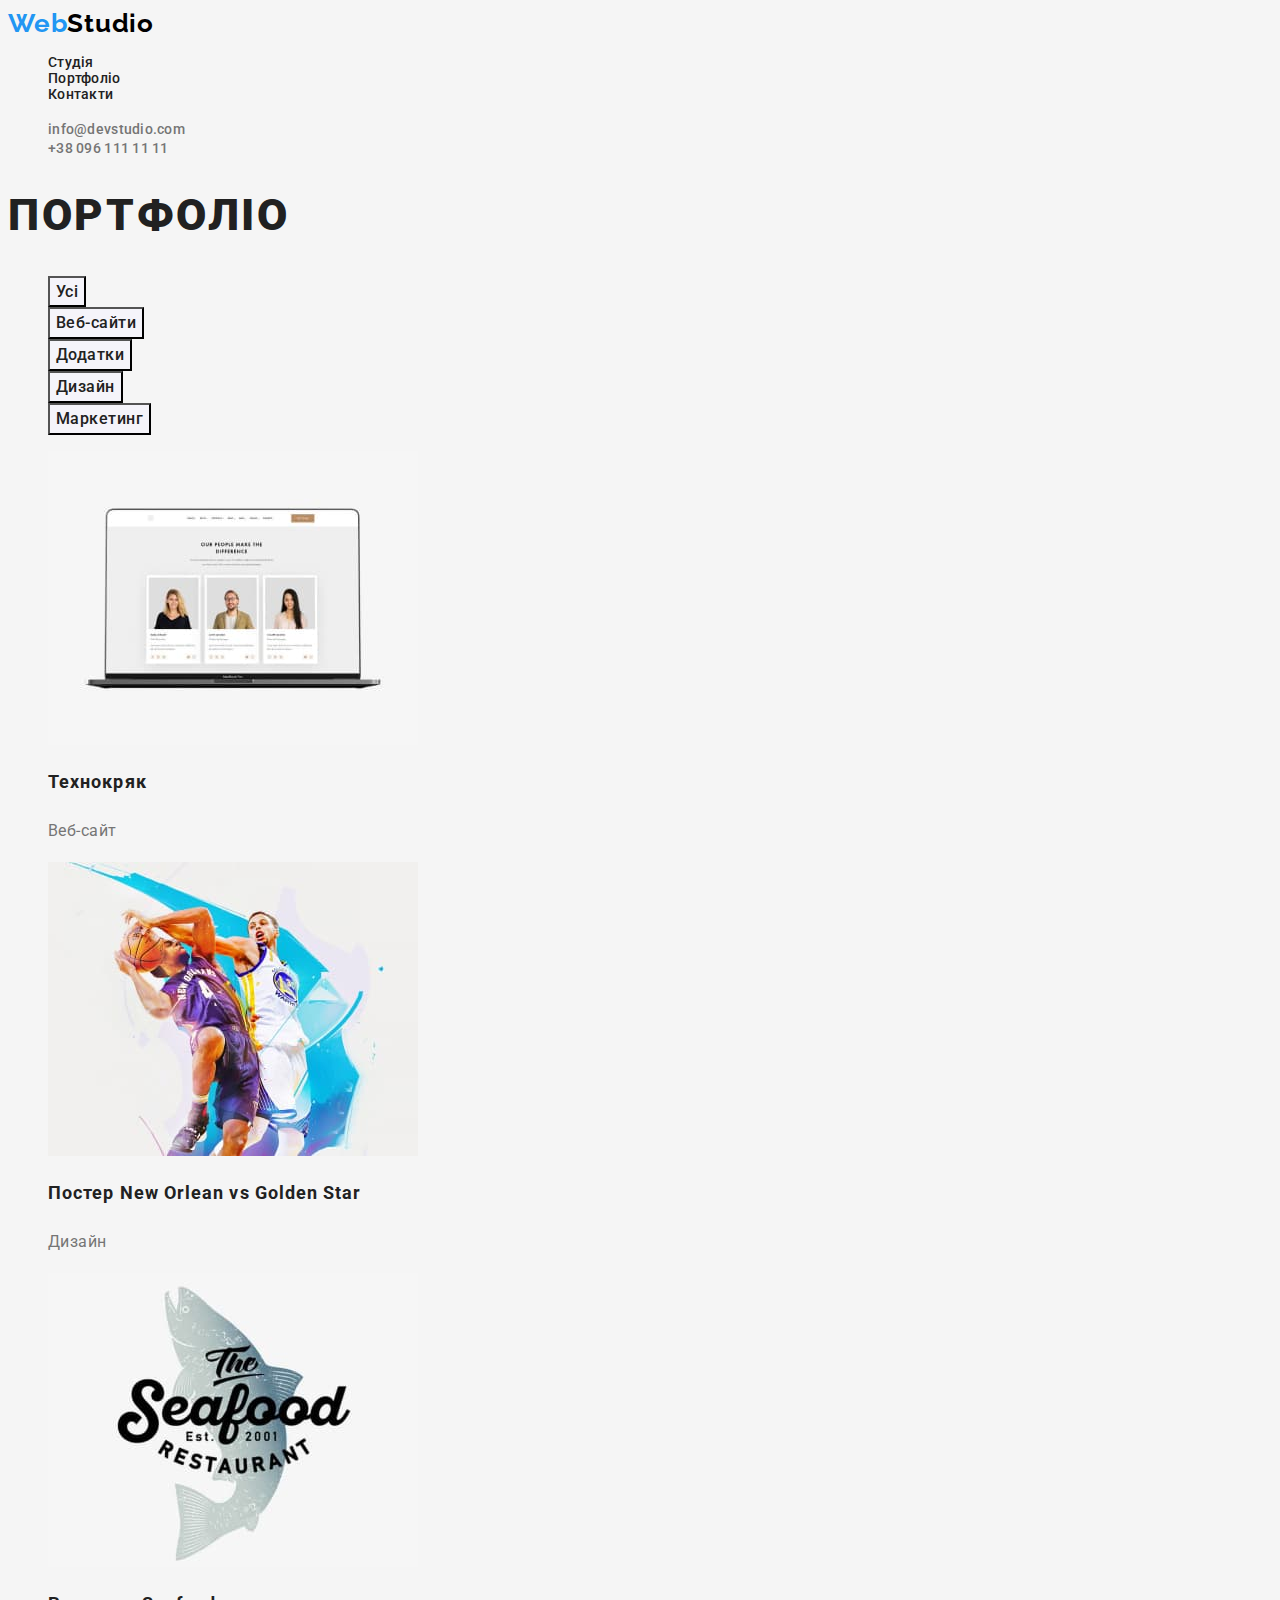
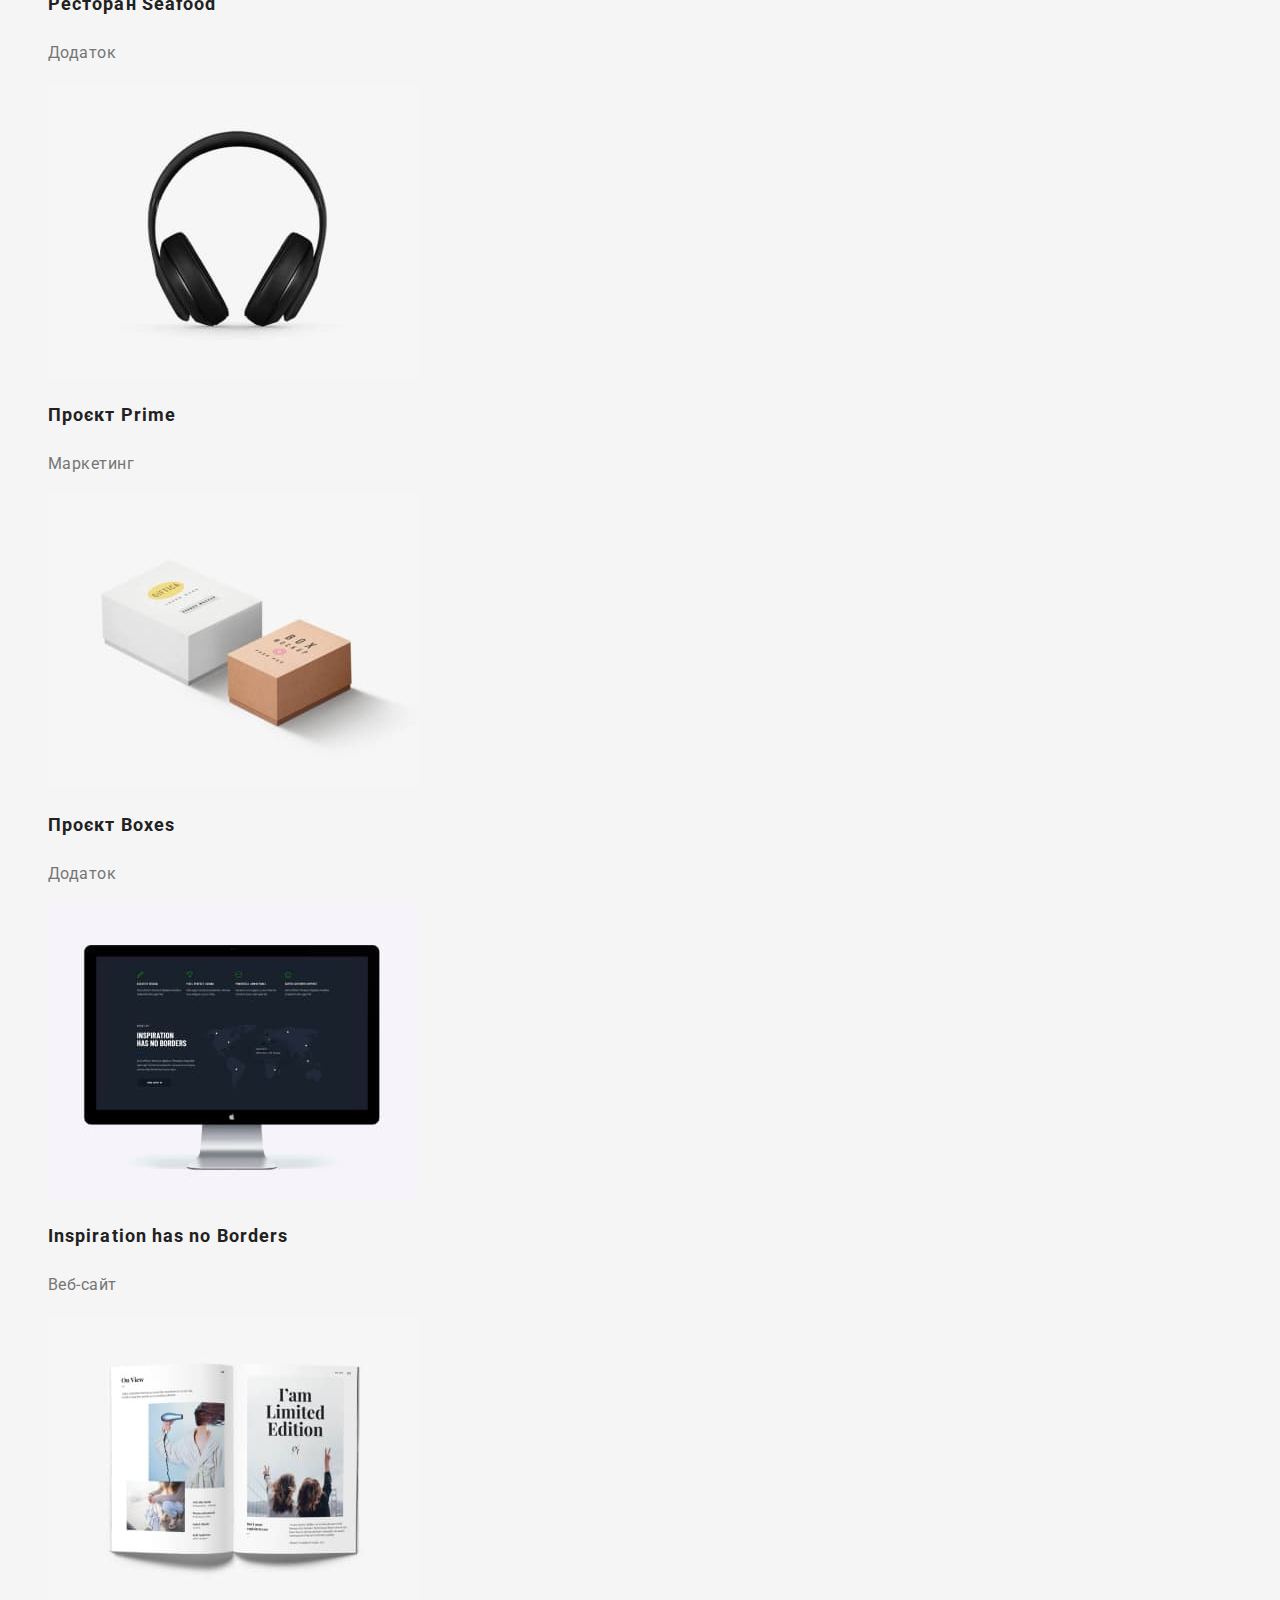
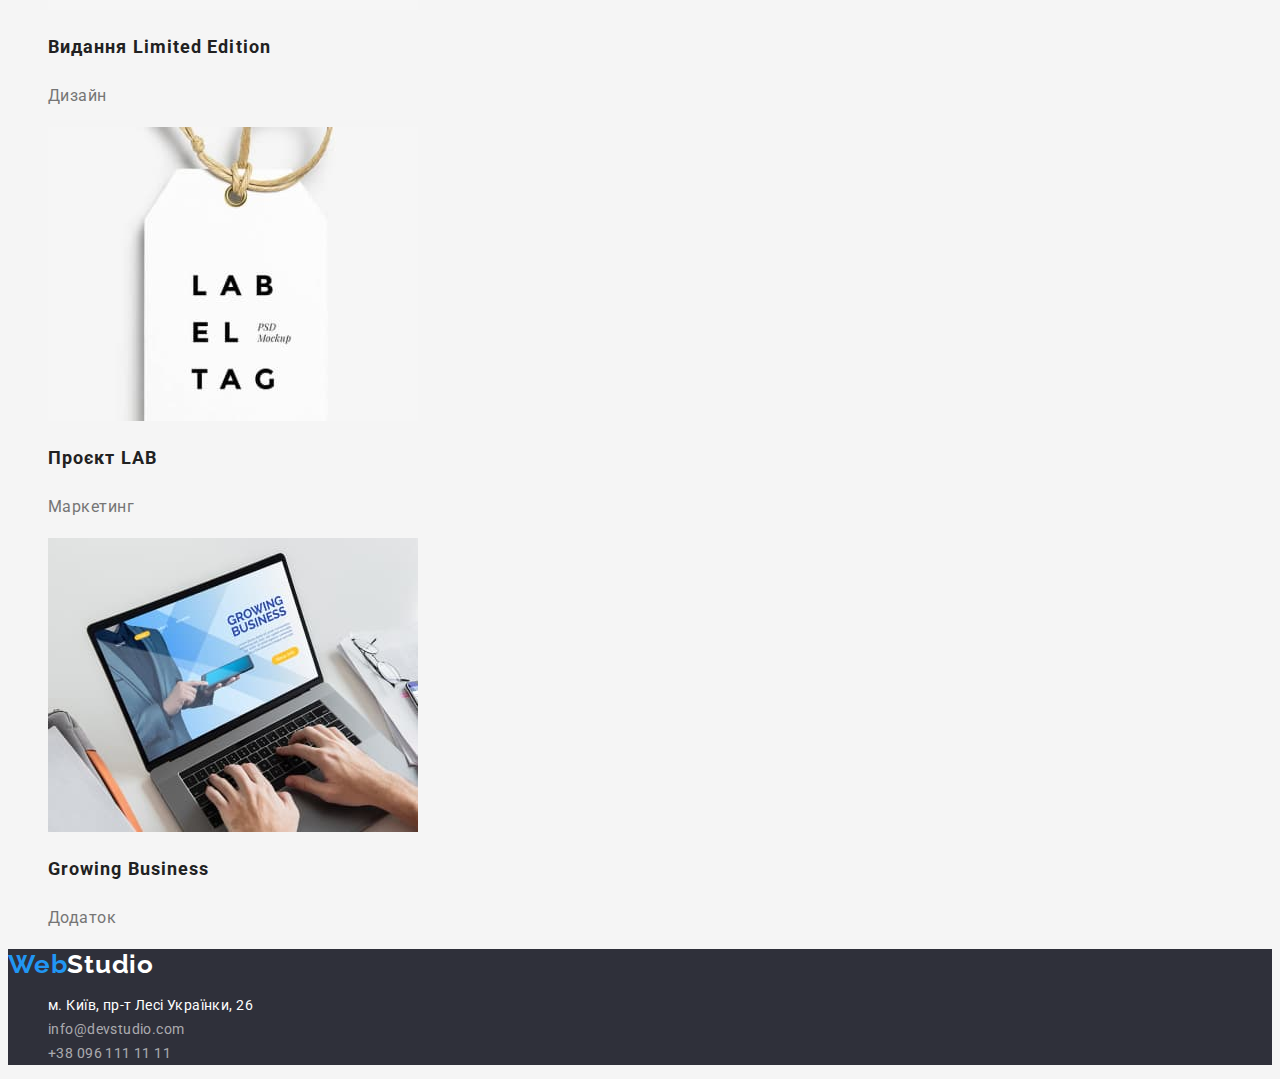
==== portfolio.html @ fad9c753 "1" ====
<!DOCTYPE html>
<html lang="uk">
  <head>
    <meta charset="UTF-8" />
    <meta http-equiv="X-UA-Compatible" content="IE=edge" />
    <meta name="viewport" content="width=device-width, initial-scale=1.0" />
    <title>Document</title>
    <link
      href="https://fonts.googleapis.com/css2?family=Raleway:wght@700&family=Roboto:wght@400;500;700;900&display=swap"
      rel="stylesheet"
    />
    <link rel="stylesheet" href="./css/styles.css" />
  </head>
  <body>
    <header>
      <nav>
        <a class="link logo" href="./index.html">
          <span class="web">Web</span><span class="studio">Studio</span>
        </a>
        <ul>
          <li><a class="link" href="./index.html">Студія</a></li>
          <li><a class="link" href="./portfolio.html">Портфоліо</a></li>
          <li><a class="link" href="">Контакти</a></li>
        </ul>
      </nav>
      <ul>
        <li>
          <a class="link tel" href="mailto:info@devstudio.com"
            >info@devstudio.com</a
          >
        </li>
        <li>
          <a class="link tel" href="tel:+380961111111">+38 096 111 11 11</a>
        </li>
      </ul>
    </header>
    <main>
      <section class="portfolio">
        <h1>портфоліо</h1>
        <ul>
          <li><button type="button">Усі</button></li>
          <li><button type="button">Веб-сайти</button></li>
          <li><button type="button">Додатки</button></li>
          <li><button type="button">Дизайн</button></li>
          <li><button type="button">Маркетинг</button></li>
        </ul>
        <ul>
          <li>
            <img src="images/laptop.jpg" alt="" width="370" />
            <h2>Технокряк</h2>
            <p>Веб-сайт</p>
            <p></p>
          </li>
          <li>
            <img src="images/poster.jpg" alt="" width="370" />
            <h2 lang="en">Постер New Orlean vs Golden Star</h2>
            <p>Дизайн</p>
            <p></p>
          </li>
          <li>
            <img src="images/restoran.jpg" alt="" width="370" />
            <h2 lang="en">Ресторан Seafood</h2>
            <p>Додаток</p>
            <p></p>
          </li>
          <li>
            <img src="images/prime.jpg" alt="" width="370" />
            <h2 lang="en">Проєкт Prime</h2>
            <p>Маркетинг</p>
            <p></p>
          </li>
          <li>
            <img src="images/boxes.jpg" alt="" width="370" />
            <h2 lang="en">Проєкт Boxes</h2>
            <p>Додаток</p>
            <p></p>
          </li>
          <li>
            <img src="images/monitor.jpg" alt="" width="370" />
            <h2 lang="en">Inspiration has no Borders</h2>
            <p>Веб-сайт</p>
            <p></p>
          </li>
          <li>
            <img src="images/book.jpg" alt="" width="370" />
            <h2 lang="en">Видання Limited Edition</h2>
            <p>Дизайн</p>
            <p></p>
          </li>
          <li>
            <img src="images/birka.jpg" alt="" width="370" />
            <h2 lang="en">Проєкт LAB</h2>
            <p>Маркетинг</p>
            <p></p>
          </li>
          <li>
            <img src="images/print.jpg" alt="" width="370" />
            <h2 lang="en">Growing Business</h2>
            <p>Додаток</p>
            <p></p>
          </li>
        </ul>
      </section>
    </main>
    <footer class="color">
      <a class="link logo" href="./index.html">
        <span class="web">Web</span>Studio
      </a>
      <address>
        <ul>
          <li>м. Київ, пр-т Лесі Українки, 26</li>
          <li>
            <a class="link" href="mailto:info@devstudio.com"
              >info@devstudio.com</a
            >
          </li>
          <li>
            <a class="link" href="tel:+380961111111">+38 096 111 11 11</a>
          </li>
        </ul>
      </address>
    </footer>
  </body>
</html>
---- css/styles.css ----
body {
    background-color: #F5F5F5;
    font-family: Roboto, sans-serif;
    font-style: normal;
    color: #212121;
}

.logo {
    font-family: Raleway, sans-serif;
    font-style: normal;
    font-weight: 700;
    font-size: 26px;
    line-height: 1.19;
    letter-spacing: 0.03em;
}
.web {
    color: #2196F3;
}

.studio {
    color: #000000;
}

.link {
    color: #212121;
    text-decoration: none;
}
.link:hover,
.link:focus {
    color:#2196F3 ;
}

.color {
    background-color:#2F303A ;
    color: #FFFFFF;
}

h1 {
    font-weight: 900;
    font-size: 44px;
    line-height: 1.36;
    letter-spacing: 0.06em;
    text-transform: uppercase;
}

.button {
    font-family: Roboto, sans-serif;
    background-color:#2196F3;
    color: #FFFFFF;
    font-weight: 700;
    font-size: 16px;
    line-height: 1.87;
    letter-spacing: 0.06em;
    cursor: pointer;
}

.button:hover,
.button:focus {
    background-color: #188CE8;
}

.button:active {
    background-color: #188CE8;
    font-weight: 700;
    font-size: 16px;
    line-height: 1.87;
    letter-spacing: 0.06em;

}
h2 {
    font-size: 36px;
    line-height: 1.16;
    letter-spacing: 0.03em;
}

.robota h3 {
    font-size: 14px;
    line-height: 1.14;
    letter-spacing: 0.03em;
}

.robota p {
    font-weight: 400;
    font-size: 14px;
    line-height: 1.71;
    letter-spacing: 0.03em;
    color: #757575;
}

.team {
    background-color:#F5F4FA;
}

.team h3 {
    font-weight: 500;
    font-size: 16px;
    line-height: 1.18;
    letter-spacing: 0.03em;
}

.team p {
    font-weight: 400;
    font-size: 16px;
    line-height: 1.18;
    letter-spacing: 0.03em;
    color: #757575;
}

.color a {
    color:#FFFFFF;
}
address a {
    font-weight: 400;
    font-size: 14px;
    line-height: 1.71;
    letter-spacing: 0.03em;
}
address .link {
    color: rgba(255, 255, 255, 0.6);
}

nav li {
    font-weight: 500;
        font-size: 14px;
        line-height: 1.14;
        letter-spacing: 0.02em;
}

.tel {
    font-weight: 500;
    font-size: 14px;
    line-height: 1.14;
    letter-spacing: 0.02em;
    color: #757575;
}

button {
    font-family:Roboto, sans-serif;
    font-weight: 500;
    font-size: 16px;
    line-height: 1.62;
    letter-spacing: 0.03em;
    color: #212121;
    background-color:#F5F4FA;
    cursor: pointer;
}
button:active {
    font-weight: 500;
    font-size: 16px;
    line-height: 1.62;
    letter-spacing: 0.03em;
    color: #FFFFFF;
    background-color: #2196F3;
}

.portfolio h2 {
    font-weight: 700;
    font-size: 18px;
    line-height: 2;
    letter-spacing: 0.06em;
    color: #212121;
}

.portfolio p {
    font-weight: 400;
    font-size: 16px;
    line-height: 1.87;
    letter-spacing: 0.03em;
    color: #757575;
}

ul {
    list-style: none;
}

address {
    font-style: normal;
    font-weight: 400;
    font-size: 14px;
    line-height: 1.71;
    letter-spacing: 0.03em;
    
}
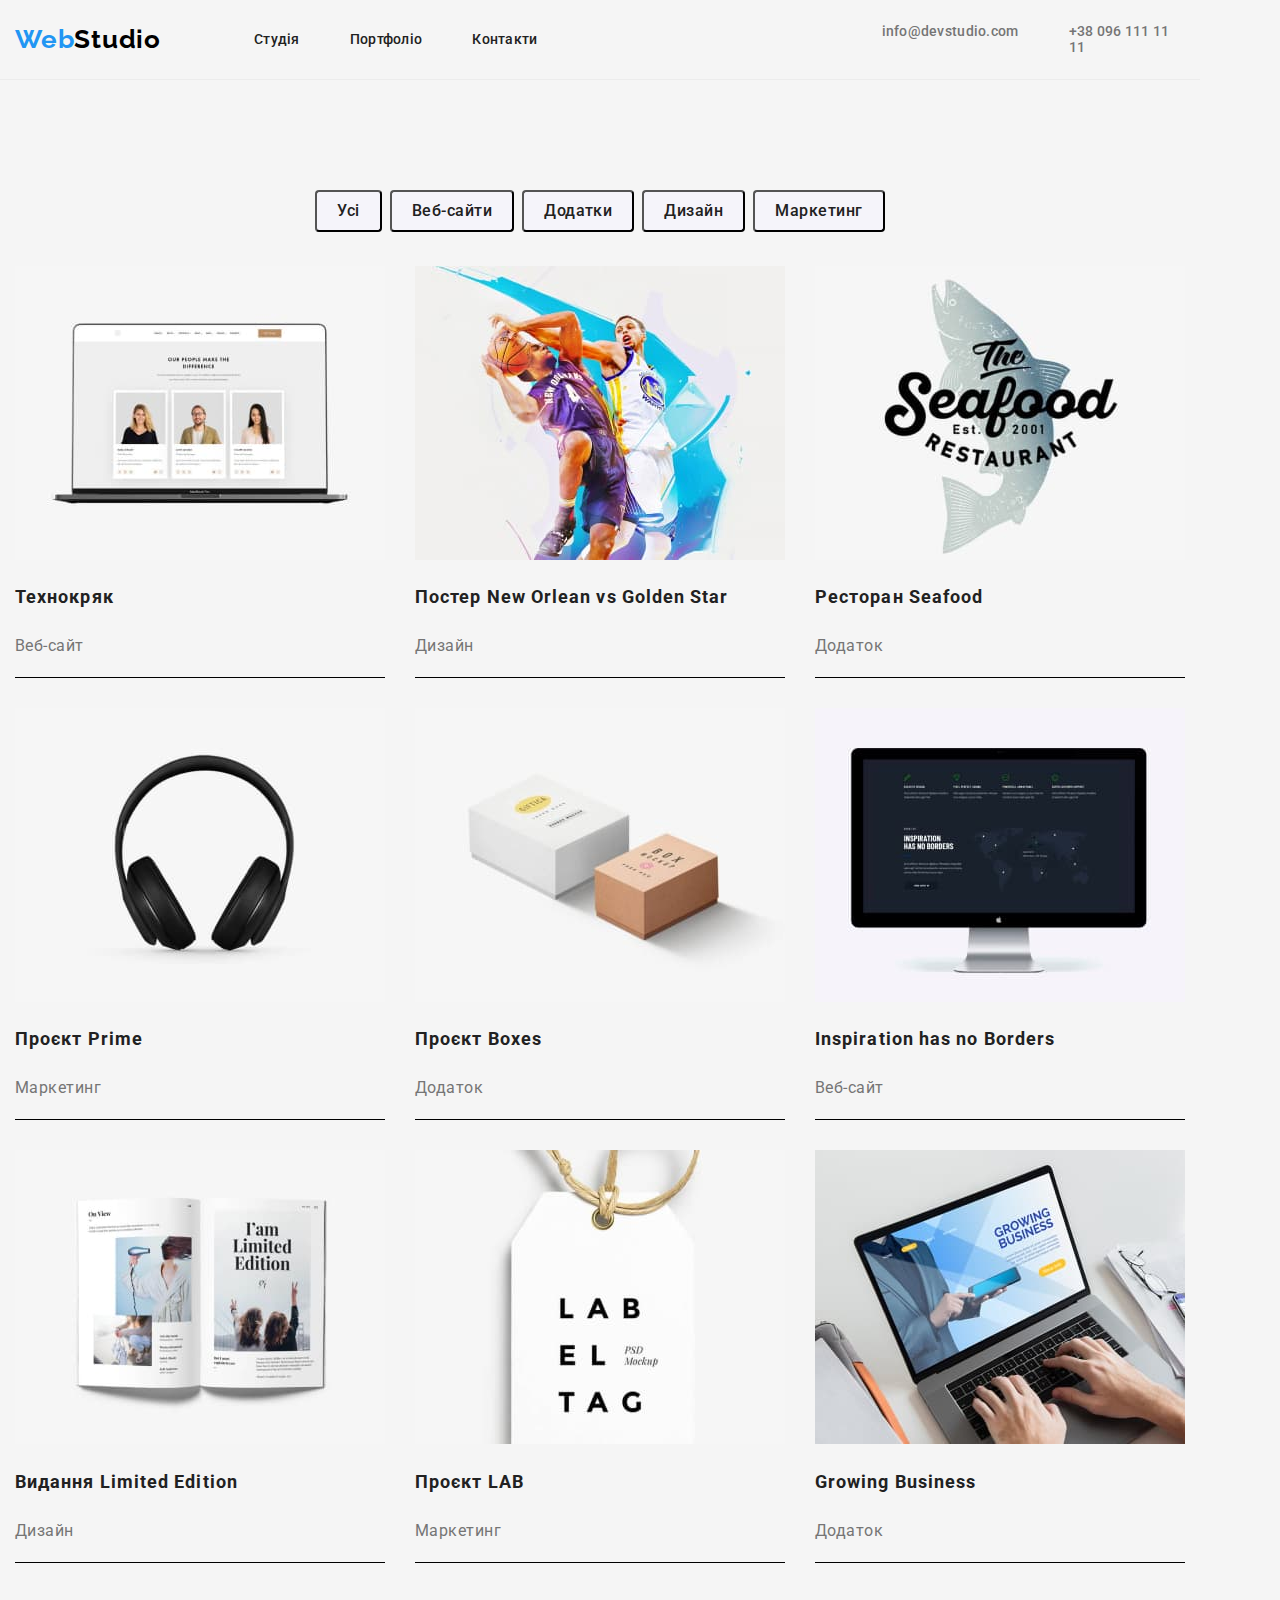
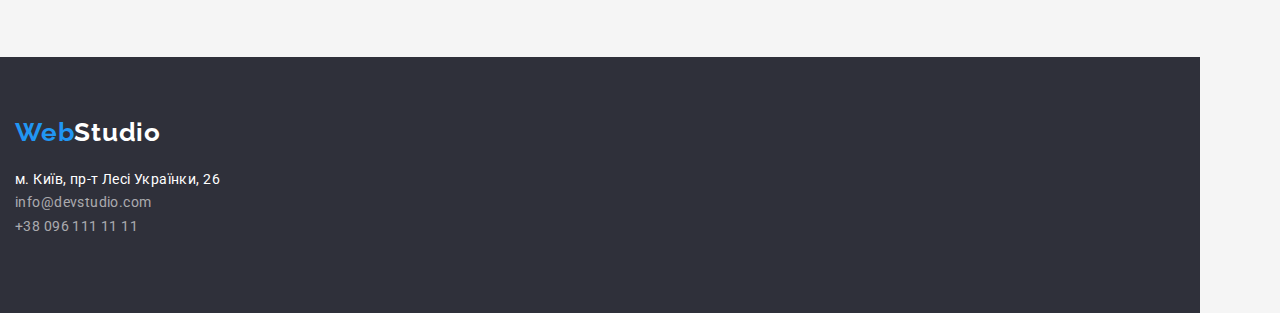
==== commit 550854de: "дз згідно критеріїв" ====
--- a/portfolio.html
+++ b/portfolio.html
@@ -4,121 +4,118 @@
     <meta charset="UTF-8" />
     <meta http-equiv="X-UA-Compatible" content="IE=edge" />
     <meta name="viewport" content="width=device-width, initial-scale=1.0" />
-    <title>Document</title>
+    <title>Portfolio</title>
     <link
       href="https://fonts.googleapis.com/css2?family=Raleway:wght@700&family=Roboto:wght@400;500;700;900&display=swap"
       rel="stylesheet"
     />
+    <link
+      rel="stylesheet"
+      href="https://cdnjs.cloudflare.com/ajax/libs/modern-normalize/1.1.0/modern-normalize.css"
+    />
     <link rel="stylesheet" href="./css/styles.css" />
   </head>
   <body>
-    <header>
+    <header class="container">
       <nav>
         <a class="link logo" href="./index.html">
           <span class="web">Web</span><span class="studio">Studio</span>
         </a>
-        <ul>
+        <ul class="navigation">
           <li><a class="link" href="./index.html">Студія</a></li>
           <li><a class="link" href="./portfolio.html">Портфоліо</a></li>
           <li><a class="link" href="">Контакти</a></li>
         </ul>
+        <ul class="contact">
+          <li>
+            <a class="link tel" href="mailto:info@devstudio.com"
+              >info@devstudio.com</a
+            >
+          </li>
+          <li>
+            <a class="link tel" href="tel:+380961111111">+38 096 111 11 11</a>
+          </li>
+        </ul>
       </nav>
-      <ul>
-        <li>
-          <a class="link tel" href="mailto:info@devstudio.com"
-            >info@devstudio.com</a
-          >
-        </li>
-        <li>
-          <a class="link tel" href="tel:+380961111111">+38 096 111 11 11</a>
-        </li>
-      </ul>
     </header>
     <main>
-      <section class="portfolio">
-        <h1>портфоліо</h1>
-        <ul>
+      <section class="portfolio container section">
+        <h1 class="none">портфоліо</h1>
+        <ul class="choise">
           <li><button type="button">Усі</button></li>
           <li><button type="button">Веб-сайти</button></li>
           <li><button type="button">Додатки</button></li>
           <li><button type="button">Дизайн</button></li>
           <li><button type="button">Маркетинг</button></li>
         </ul>
-        <ul>
-          <li>
+        <ul class="card-set">
+          <li class="card2">
             <img src="images/laptop.jpg" alt="" width="370" />
             <h2>Технокряк</h2>
             <p>Веб-сайт</p>
-            <p></p>
           </li>
-          <li>
+          <li class="card2">
             <img src="images/poster.jpg" alt="" width="370" />
             <h2 lang="en">Постер New Orlean vs Golden Star</h2>
             <p>Дизайн</p>
-            <p></p>
           </li>
-          <li>
+          <li class="card2">
             <img src="images/restoran.jpg" alt="" width="370" />
             <h2 lang="en">Ресторан Seafood</h2>
             <p>Додаток</p>
-            <p></p>
           </li>
-          <li>
+          <li class="card2">
             <img src="images/prime.jpg" alt="" width="370" />
             <h2 lang="en">Проєкт Prime</h2>
             <p>Маркетинг</p>
-            <p></p>
           </li>
-          <li>
+          <li class="card2">
             <img src="images/boxes.jpg" alt="" width="370" />
             <h2 lang="en">Проєкт Boxes</h2>
             <p>Додаток</p>
-            <p></p>
           </li>
-          <li>
+          <li class="card2">
             <img src="images/monitor.jpg" alt="" width="370" />
             <h2 lang="en">Inspiration has no Borders</h2>
             <p>Веб-сайт</p>
-            <p></p>
           </li>
-          <li>
+          <li class="card2">
             <img src="images/book.jpg" alt="" width="370" />
             <h2 lang="en">Видання Limited Edition</h2>
             <p>Дизайн</p>
-            <p></p>
           </li>
-          <li>
+          <li class="card2">
             <img src="images/birka.jpg" alt="" width="370" />
             <h2 lang="en">Проєкт LAB</h2>
             <p>Маркетинг</p>
-            <p></p>
           </li>
-          <li>
+          <li class="card2">
             <img src="images/print.jpg" alt="" width="370" />
             <h2 lang="en">Growing Business</h2>
             <p>Додаток</p>
-            <p></p>
           </li>
         </ul>
       </section>
     </main>
-    <footer class="color">
-      <a class="link logo" href="./index.html">
-        <span class="web">Web</span>Studio
-      </a>
-      <address>
-        <ul>
-          <li>м. Київ, пр-т Лесі Українки, 26</li>
-          <li>
-            <a class="link" href="mailto:info@devstudio.com"
-              >info@devstudio.com</a
-            >
-          </li>
-          <li>
-            <a class="link" href="tel:+380961111111">+38 096 111 11 11</a>
-          </li>
-        </ul>
-      </address>
+    <footer class="color container">
+      <div class="logo2">
+        <a class="link logo" href="./index.html">
+          <span class="web">Web</span>Studio
+        </a>
+        <address>
+          <ul>
+            <li>м. Київ, пр-т Лесі Українки, 26</li>
+            <li>
+              <a class="link" href="mailto:info@devstudio.com"
+                >info@devstudio.com</a
+              >
+            </li>
+            <li>
+              <a class="link" href="tel:+380961111111">+38 096 111 11 11</a>
+            </li>
+          </ul>
+        </address>
+      </div>
     </footer>
   </body>
 </html>
--- a/css/styles.css
+++ b/css/styles.css
@@ -3,6 +3,18 @@
     font-family: Roboto, sans-serif;
     font-style: normal;
     color: #212121;
+}
+.container {
+    width: 1200px;
+    padding-left: 15px;
+    padding-right: 15px;
+   
+    
+}
+ul {
+    padding: none;
+    margin: none;
+    list-style: none;
 }
 
 .logo {
@@ -12,6 +24,7 @@
     font-size: 26px;
     line-height: 1.19;
     letter-spacing: 0.03em;
+    margin-right: 93px;
 }
 .web {
     color: #2196F3;
@@ -34,6 +47,14 @@
     background-color:#2F303A ;
     color: #FFFFFF;
 }
+
+.baner {
+    background-color: #2F303A;
+    color: #FFFFFF;
+    text-align: center;
+}
+
+
 
 h1 {
     font-weight: 900;
@@ -41,6 +62,8 @@
     line-height: 1.36;
     letter-spacing: 0.06em;
     text-transform: uppercase;
+    padding-top: 200px;
+    margin:0;
 }
 
 .button {
@@ -52,6 +75,11 @@
     line-height: 1.87;
     letter-spacing: 0.06em;
     cursor: pointer;
+    margin:auto;
+    border-radius: 4px;
+    width: 216px;
+    margin-bottom: 200px;
+
 }
 
 .button:hover,
@@ -73,6 +101,7 @@
     letter-spacing: 0.03em;
 }
 
+
 .robota h3 {
     font-size: 14px;
     line-height: 1.14;
@@ -89,6 +118,11 @@
 
 .team {
     background-color:#F5F4FA;
+    text-align: center;
+}
+.what{
+    text-align: center;
+
 }
 
 .team h3 {
@@ -143,7 +177,15 @@
     color: #212121;
     background-color:#F5F4FA;
     cursor: pointer;
-}
+    border-radius: 4px;
+    padding: 6px 20px;
+}
+button:hover,
+button:focus {
+    background-color: #188CE8;
+    color: #FFFFFF;
+}
+
 button:active {
     font-weight: 500;
     font-size: 16px;
@@ -169,9 +211,7 @@
     color: #757575;
 }
 
-ul {
-    list-style: none;
-}
+
 
 address {
     font-style: normal;
@@ -179,5 +219,142 @@
     font-size: 14px;
     line-height: 1.71;
     letter-spacing: 0.03em;
-    
-}+    margin-top: 20px;
+    padding-bottom: 60px;
+
+    
+}
+
+.navigation {
+    display: flex;
+    padding-left: 0;
+}
+
+.navigation li {
+    margin-right: 50px;
+}
+
+.navigation li:last-child {
+    margin-right: 0;
+}
+
+.contact {
+    display: flex;
+    margin-left: 344px;
+    padding-left: 0;
+}
+
+.contact li {
+    margin-right: 50px;  
+}
+.contact li:last-child {
+    margin-right: 0;
+}
+header {
+    display: flex;
+    height: 80px;
+    border-bottom: 1px solid #ECECEC;
+    
+}
+nav{
+    display: flex;
+    align-items: center;
+}
+
+.none {
+    display: none;
+}
+
+.section {
+    padding-top: 94px;
+    padding-bottom: 94px;
+    
+}
+.rob {
+    display: flex;
+    padding-left: 0;
+}
+
+.rob li {
+    margin-right: 30px;
+}
+.rob li:last-child {
+    margin-right: 0;
+}
+
+center {
+    text-align: center;
+}
+
+.robota{
+    text-align: left;
+}
+
+.work {
+    display: flex;
+    margin-top: 50;
+    padding-left: 0;
+    
+}
+
+.work li{
+    margin-right: 30px;
+}
+.work li:last-child {
+    margin-right: 0;
+}
+
+.card{
+    background-color: #FFFFFF;
+    width: 270px;
+    height: 368px;
+}
+
+.people {
+    display: flex;
+}
+.people li{
+    margin-right: 30px;
+}
+.people li:last-child {
+    margin-right: 0;
+}
+
+ul {
+    padding-left: 0;
+}
+
+.logo2 {
+    padding-top: 60px;
+}
+
+.choise {
+    display: flex;
+    justify-content: center;
+}
+.choise li {
+    margin-right: 8px;
+}
+
+.choise li:last-child{
+    margin-right: 0;
+}
+
+.card2 {
+    background-color:#F5F5F5;
+       
+     border-bottom: 1px solid black;
+
+     
+}
+
+.card-set{
+    display: flex;
+    flex-wrap: wrap;
+    gap: 30px;
+    margin-top: 34px;
+    margin-bottom: 0;
+
+
+}
+
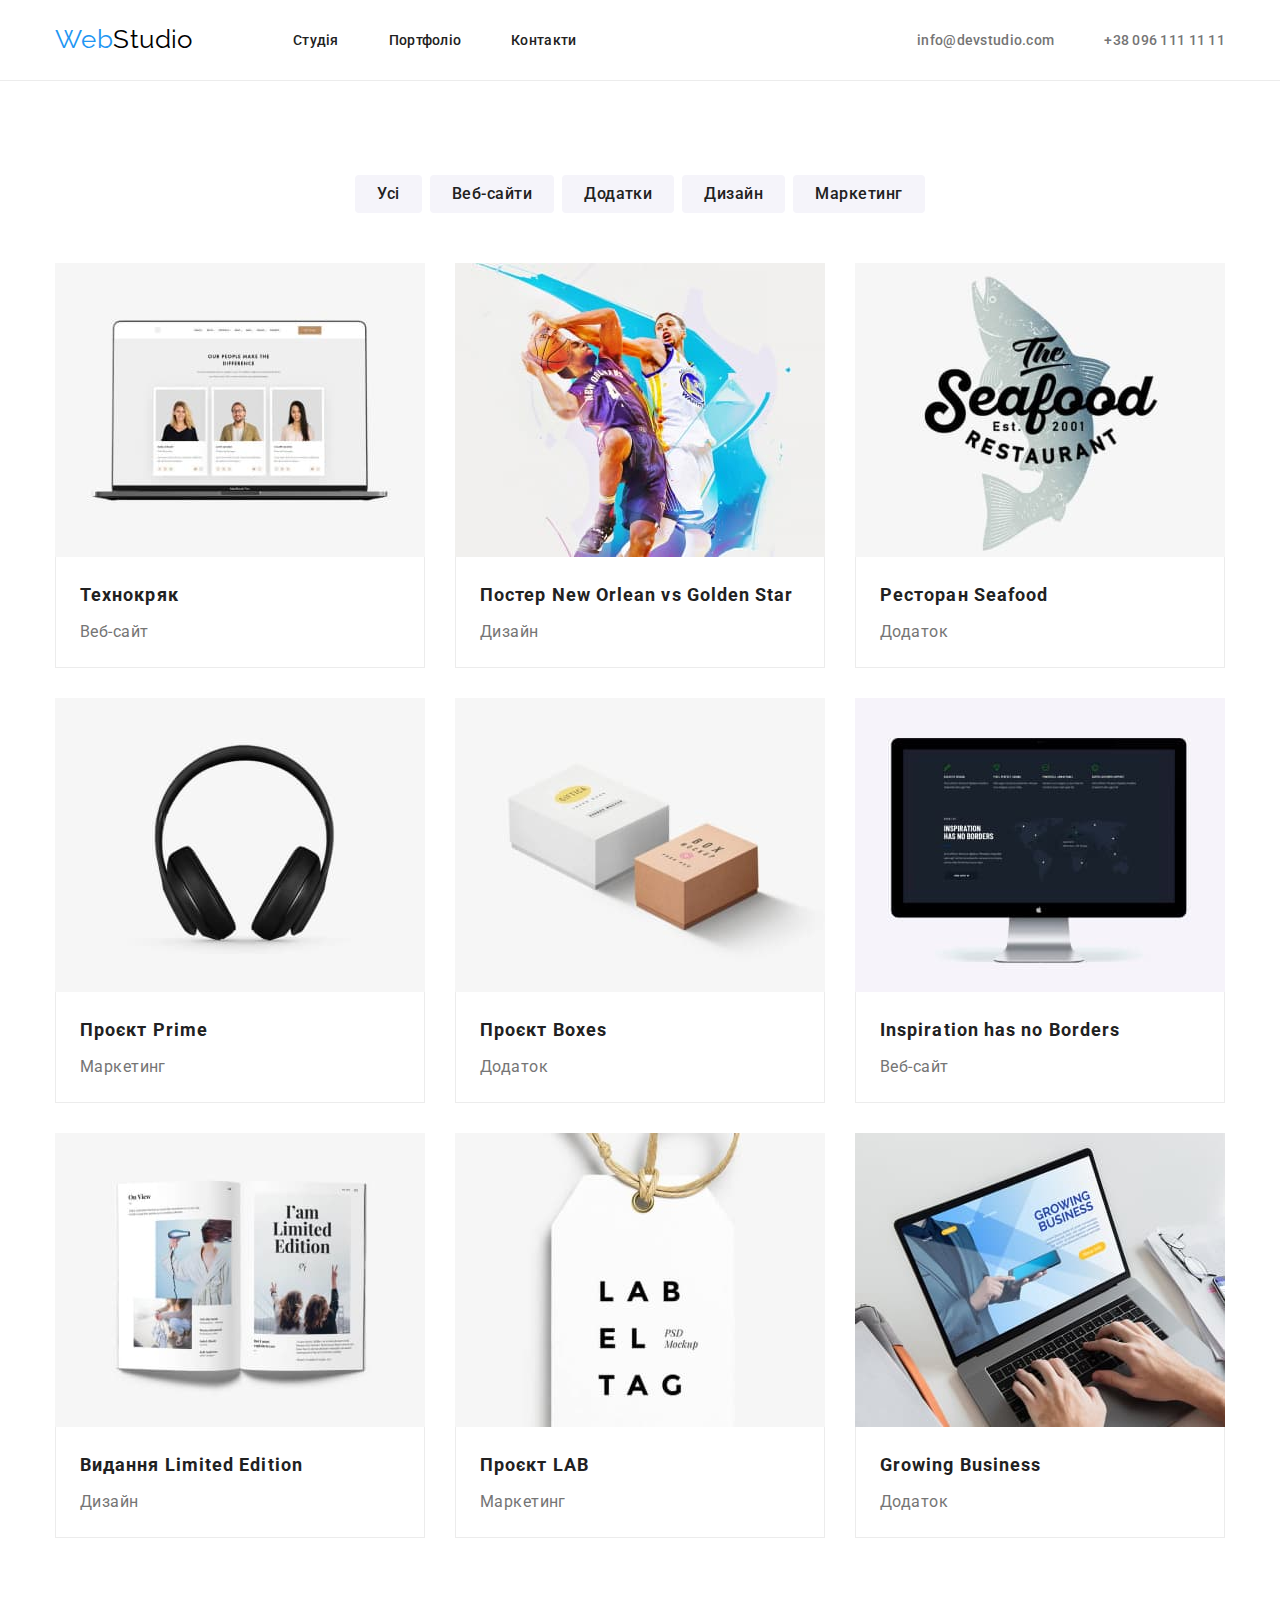
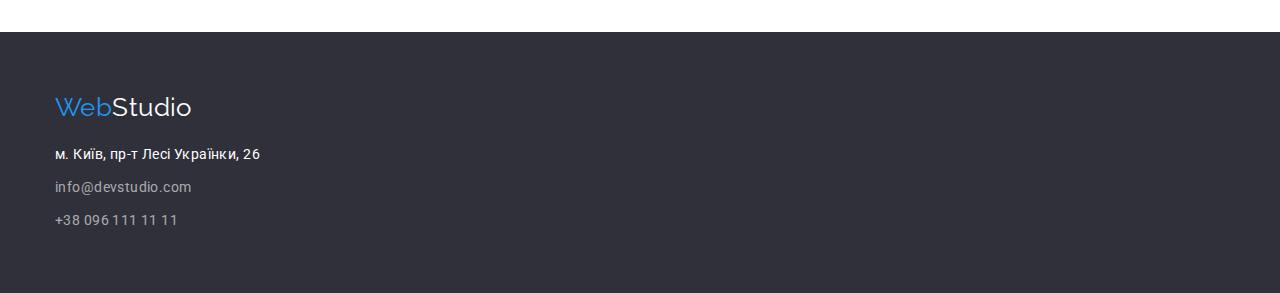
==== commit 7db2ccd4: "виправлено недоліки" ====
--- a/portfolio.html
+++ b/portfolio.html
@@ -16,102 +16,146 @@
     <link rel="stylesheet" href="./css/styles.css" />
   </head>
   <body>
-    <header class="container">
-      <nav>
-        <a class="link logo" href="./index.html">
-          <span class="web">Web</span><span class="studio">Studio</span>
-        </a>
-        <ul class="navigation">
-          <li><a class="link" href="./index.html">Студія</a></li>
-          <li><a class="link" href="./portfolio.html">Портфоліо</a></li>
-          <li><a class="link" href="">Контакти</a></li>
-        </ul>
-        <ul class="contact">
-          <li>
-            <a class="link tel" href="mailto:info@devstudio.com"
+    <header class="header">
+      <div class="container conteiner-header">
+        <a class="logo link" href="/index.html" lang="en"
+          ><span class="logo-header">Web</span>Studio</a
+        >
+        <nav>
+          <ul class="navigation list">
+            <li class="item">
+              <a class="navigation-link list" href="./index.html">Студія</a>
+            </li>
+            <li class="item">
+              <a class="navigation-link list" href="./portfolio.html"
+                >Портфоліо</a
+              >
+            </li>
+            <li class="item">
+              <a class="navigation-link list" href="">Контакти</a>
+            </li>
+          </ul>
+        </nav>
+        <ul class="contact list">
+          <li class="item">
+            <a class="contact-link" href="mailto:info@devstudio.com"
               >info@devstudio.com</a
             >
           </li>
-          <li>
-            <a class="link tel" href="tel:+380961111111">+38 096 111 11 11</a>
+          <li class="item">
+            <a class="contact-link" href="tel:+380961111111"
+              >+38 096 111 11 11</a
+            >
           </li>
         </ul>
-      </nav>
+      </div>
     </header>
     <main>
-      <section class="portfolio container section">
-        <h1 class="none">портфоліо</h1>
-        <ul class="choise">
-          <li><button type="button">Усі</button></li>
-          <li><button type="button">Веб-сайти</button></li>
-          <li><button type="button">Додатки</button></li>
-          <li><button type="button">Дизайн</button></li>
-          <li><button type="button">Маркетинг</button></li>
-        </ul>
-        <ul class="card-set">
-          <li class="card2">
-            <img src="images/laptop.jpg" alt="" width="370" />
-            <h2>Технокряк</h2>
-            <p>Веб-сайт</p>
-          </li>
-          <li class="card2">
-            <img src="images/poster.jpg" alt="" width="370" />
-            <h2 lang="en">Постер New Orlean vs Golden Star</h2>
-            <p>Дизайн</p>
-          </li>
-          <li class="card2">
-            <img src="images/restoran.jpg" alt="" width="370" />
-            <h2 lang="en">Ресторан Seafood</h2>
-            <p>Додаток</p>
-          </li>
-          <li class="card2">
-            <img src="images/prime.jpg" alt="" width="370" />
-            <h2 lang="en">Проєкт Prime</h2>
-            <p>Маркетинг</p>
-          </li>
-          <li class="card2">
-            <img src="images/boxes.jpg" alt="" width="370" />
-            <h2 lang="en">Проєкт Boxes</h2>
-            <p>Додаток</p>
-          </li>
-          <li class="card2">
-            <img src="images/monitor.jpg" alt="" width="370" />
-            <h2 lang="en">Inspiration has no Borders</h2>
-            <p>Веб-сайт</p>
-          </li>
-          <li class="card2">
-            <img src="images/book.jpg" alt="" width="370" />
-            <h2 lang="en">Видання Limited Edition</h2>
-            <p>Дизайн</p>
-          </li>
-          <li class="card2">
-            <img src="images/birka.jpg" alt="" width="370" />
-            <h2 lang="en">Проєкт LAB</h2>
-            <p>Маркетинг</p>
-          </li>
-          <li class="card2">
-            <img src="images/print.jpg" alt="" width="370" />
-            <h2 lang="en">Growing Business</h2>
-            <p>Додаток</p>
-          </li>
-        </ul>
+      <section class="portfolio-list">
+        <div class="container">
+          <h1 hidden>портфоліо</h1>
+          <ul class="btn-filter list">
+            <li><button class="btn-active" type="button">Усі</button></li>
+            <li><button class="btn-active" type="button">Веб-сайти</button></li>
+            <li><button class="btn-active" type="button">Додатки</button></li>
+            <li><button class="btn-active" type="button">Дизайн</button></li>
+            <li><button class="btn-active" type="button">Маркетинг</button></li>
+          </ul>
+          <ul class="projects-list list">
+            <li>
+              <img src="images/laptop.jpg" alt="лептоп" width="370" />
+              <div class="projects-border">
+                <h2 class="projects-title">Технокряк</h2>
+                <p class="projects-text">Веб-сайт</p>
+              </div>
+            </li>
+            <li>
+              <img src="images/poster.jpg" alt="постер-баскетбол" width="370" />
+              <div class="projects-border">
+                <h2 class="projects-title" lang="en">
+                  Постер New Orlean vs Golden Star
+                </h2>
+                <p class="projects-text">Дизайн</p>
+              </div>
+            </li>
+            <li>
+              <img
+                src="images/restoran.jpg"
+                alt="постер-ресторан"
+                width="370"
+              />
+              <div class="projects-border">
+                <h2 class="projects-title" lang="en">Ресторан Seafood</h2>
+                <p class="projects-text">Додаток</p>
+              </div>
+            </li>
+            <li>
+              <img src="images/prime.jpg" alt="навушники" width="370" />
+              <div class="projects-border">
+                <h2 class="projects-title" lang="en">Проєкт Prime</h2>
+                <p class="projects-text">Маркетинг</p>
+              </div>
+            </li>
+            <li>
+              <img src="images/boxes.jpg" alt="дві-коробки" width="370" />
+              <div class="projects-border">
+                <h2 class="projects-title" lang="en">Проєкт Boxes</h2>
+                <p class="projects-text">Додаток</p>
+              </div>
+            </li>
+            <li>
+              <img src="images/monitor.jpg" alt="монітор" width="370" />
+              <div class="projects-border">
+                <h2 class="projects-title" lang="en">
+                  Inspiration has no Borders
+                </h2>
+                <p class="projects-text">Веб-сайт</p>
+              </div>
+            </li>
+            <li>
+              <img src="images/book.jpg" alt="журнал" width="370" />
+              <div class="projects-border">
+                <h2 class="projects-title" lang="en">
+                  Видання Limited Edition
+                </h2>
+                <p class="projects-text">Дизайн</p>
+              </div>
+            </li>
+            <li>
+              <img src="images/birka.jpg" alt="бірка" width="370" />
+              <div class="projects-border">
+                <h2 class="projects-title" lang="en">Проєкт LAB</h2>
+                <p class="projects-text">Маркетинг</p>
+              </div>
+            </li>
+            <li>
+              <img src="images/print.jpg" alt="ноутбук" width="370" />
+              <div class="projects-border">
+                <h2 class="projects-title" lang="en">Growing Business</h2>
+                <p class="projects-text">Додаток</p>
+              </div>
+            </li>
+          </ul>
+        </div>
       </section>
     </main>
-    <footer class="color container">
-      <div class="logo2">
-        <a class="link logo" href="./index.html">
-          <span class="web">Web</span>Studio
-        </a>
+    <footer class="footer">
+      <div class="container">
+        <a class="logo-link" href="./index.html" lang="en"
+          ><span class="logo-footer">Web</span>Studio</a
+        >
         <address>
-          <ul>
-            <li>м. Київ, пр-т Лесі Українки, 26</li>
+          <ul class="address">
+            <li class="address-footer">м. Київ, пр-т Лесі Українки, 26</li>
             <li>
-              <a class="link" href="mailto:info@devstudio.com"
+              <a class="contact-footer" href="mailto:info@devstudio.com"
                 >info@devstudio.com</a
               >
             </li>
             <li>
-              <a class="link" href="tel:+380961111111">+38 096 111 11 11</a>
+              <a class="contact-footer" href="tel:+380961111111"
+                >+38 096 111 11 11</a
+              >
             </li>
           </ul>
         </address>
--- a/css/styles.css
+++ b/css/styles.css
@@ -1,360 +1,437 @@
 body {
-    background-color: #F5F5F5;
-    font-family: Roboto, sans-serif;
+    font-family: 'Roboto', sans-serif;
+    background-color:#ffffff;
+    color:#757575;
+    font-size: 14px;
+    letter-spacing: 0.03em;
+}
+
+*,
+*::before,
+*::after {
+    box-sizing: border-box;
+}
+
+
+p,
+h1,
+h2,
+h3,
+h4,
+h5,
+h6 {
+    margin: 0;
+}
+
+ul {
+    margin: 0;
+    padding: 0;
+}
+
+button {
+    cursor: pointer;
+    border: none;
+    display: block;
+}
+
+img {
+    display: block;
+}
+
+address {
     font-style: normal;
-    color: #212121;
-}
+}
+
+/* ---Навігація сайту---- */
+
 .container {
     width: 1200px;
     padding-left: 15px;
     padding-right: 15px;
-   
-    
-}
-ul {
-    padding: none;
-    margin: none;
+    margin: 0 auto;
+
+}
+
+
+.header {
+    padding-top: 24px;
+    padding-bottom: 25px;
+    border-bottom: 1px solid #ececec;
+}
+
+
+/*---Header---*/
+/*---Лого---*/
+
+
+.list {
     list-style: none;
-}
+    text-decoration: none;
+}
+
 
 .logo {
-    font-family: Raleway, sans-serif;
-    font-style: normal;
-    font-weight: 700;
+    margin-right: 93px;
+
+    font-family: 'Raleway', sans-serif;
+    color: #000000;
     font-size: 26px;
-    line-height: 1.19;
+    line-height: 1.1923;
+    text-decoration: none;
+    width: 145px;
+    height: 31px;
+    left: 215px;
+    top: 24px;
+}
+
+.logo-header {
+    font-size: 26px;
+    line-height: 1.1923;
     letter-spacing: 0.03em;
-    margin-right: 93px;
-}
-.web {
+    color:#2196F3;
+}
+
+/*---навігація сайту---*/
+
+.conteiner-header {
+    display: flex;
+    align-items: center;
+
+}
+
+.navigation {
+    display: flex;
+    gap: 50px;
+
+}
+
+.navigation-link {
+    display: block;
+
+    color: #212121;
+    font-weight: 500;
+    line-height: 1.1428;
+    letter-spacing: 0.02em;
+
+}
+
+/*---Активне поле---*/
+
+
+.navigation-link:hover,
+.navigation-link:focus {
     color: #2196F3;
 }
 
-.studio {
-    color: #000000;
-}
-
-.link {
-    color: #212121;
-    text-decoration: none;
-}
-.link:hover,
-.link:focus {
-    color:#2196F3 ;
-}
-
-.color {
-    background-color:#2F303A ;
-    color: #FFFFFF;
-}
-
-.baner {
-    background-color: #2F303A;
-    color: #FFFFFF;
-    text-align: center;
-}
-
-
-
-h1 {
+.contact {
+    display: flex;
+    margin-left: auto;
+    line-height: 1.1428;
+    letter-spacing: 0.02em;
+    text-decoration: none;
+}
+
+.contact .item+.item {
+    margin-left: 50px;
+}
+
+.contact-link {
+    font-weight: 500;
+    color: #757575;
+    text-decoration: none;
+}
+
+.contact-link:hover,
+.contact-link:focus {
+    color:#2196F3;
+}
+
+
+
+/*---Main---*/
+
+
+
+.section {
+    padding-top: 94px;
+    padding-bottom: 94px;
+
+}
+
+.promo {
+    background-color:#2F303A;
+    padding-top: 200px;
+    padding-bottom: 200px;
+}
+
+.hero-title {
+    width: 696px;
+    margin: 0 auto 30px;
+
     font-weight: 900;
     font-size: 44px;
-    line-height: 1.36;
+    line-height: 1.3636;
+    text-align: center;
     letter-spacing: 0.06em;
     text-transform: uppercase;
-    padding-top: 200px;
-    margin:0;
-}
-
-.button {
-    font-family: Roboto, sans-serif;
-    background-color:#2196F3;
-    color: #FFFFFF;
+    color:#ffffff;
+
+
+}
+
+.btn {
+    min-width: 216px;
+    height: 50px;
+    display: block;
+    margin: 0 auto;
+    justify-content: center;
+
+    font-family: 'Roboto', sans-serif;
     font-weight: 700;
-    font-size: 16px;
-    line-height: 1.87;
+    background:#2196F3;
+    box-shadow: 0px 4px 4px rgba(0, 0, 0, 0.15);
+    border-radius: 4px;
+    color:#ffffff;
+    font-size: 16px;
+    line-height: 1.8750;
+    display: flex;
+    align-items: center;
+    text-align: center;
     letter-spacing: 0.06em;
+}
+
+.btn:hover,
+.btn:focus {
+    background:#188CE8;
+    color:#ffffff;
+}
+
+
+/*---Підхід до роботи---*/
+
+.features {
+    color:#212121;
+    line-height: 1.1428;
+    font-size: 14px;
+    text-transform: uppercase;
+    margin-bottom: 10px;
+}
+
+.features-list {
+    line-height: 1.7142;
+    color:#757575;
+}
+
+
+/*---Чим ми займаємось---*/
+
+
+.section-title {
+    padding-top: 0;
+}
+
+.title {
+    margin-bottom: 50px;
+
+    color:#212121;
+    font-size: 36px;
+    line-height: 1.1666;
+    text-align: center;
+}
+
+.list-li {
+    display: flex;
+    gap: 30px;
+
+}
+
+
+/*---Наша Команда---*/
+
+.section-team {
+    background-color:#F5F4FA;
+}
+
+.title-team {
+    margin-bottom: 50px;
+
+    color:#212121;
+    font-size: 36px;
+    line-height: 1.1666;
+    text-align: center;
+}
+
+.card-description {
+    padding-top: 30px;
+    padding-bottom: 30px;
+    background-color:#ffffff;
+    border-radius: 0px 0px 4px 4px;
+}
+
+.team-list {
+    margin-bottom: 10px;
+
+    color:#212121;
+    font-weight: 500;
+    font-size: 16px;
+    line-height: 1.1875;
+    text-align: center;
+}
+
+.list-p {
+
+    font-size: 16px;
+    line-height: 1.1875;
+    text-align: center;
+    color:#757575;
+}
+
+
+
+/*---Футер---*/
+
+
+.footer {
+    padding-top: 60px;
+    padding-bottom: 60px;
+
+    background-color:#2F303A;
+    text-decoration: none;
+
+}
+
+.logo-link {
+    margin-bottom: 20px;
+    display: block;
+    font-family: 'Raleway', sans-serif;
+    color:#ffffff;
+    font-size: 26px;
+    line-height: 1.1923;
+    text-decoration: none;
+}
+
+.logo-footer {
+    font-size: 26px;
+    line-height: 1.1923;
+    color:#2196F3;
+
+}
+
+.address {
+    list-style: none;
+}
+
+.address li:not(:last-child) {
+    margin-bottom: 9px;
+}
+
+.address-footer {
+    line-height: 1.7142;
+    color:#FFFFFF;
+    text-decoration: none;
+    font-style: normal;
+}
+
+
+.contact-footer:hover,
+.contact-footer:focus {
+    color:#2196F3;
+}
+
+.contact-footer {
+    line-height: 1.7142;
+    color:rgba(255, 255, 255, 0.6);
+    text-decoration: none;
+    font-style: normal;
+}
+
+
+/*---Портфоліо----*/
+/*---Кнопки фільтрів---*/
+
+
+.portfolio-list {
+    padding-top: 94px;
+    padding-bottom: 94px;
+
+}
+
+.btn-filter {
+    font-family: 'Roboto';
+    font-style: normal;
+    font-weight: 500;
+    font-size: 16px;
+    line-height: 1.6250;
+    text-align: center;
+    letter-spacing: 0.03em;
+    color:#212121;
+
+    display: flex;
+    justify-content: center;
+    margin: auto;
+    margin-bottom: 50px;
+    align-items: center;
+
+}
+
+.btn-filter li:not(:last-child) {
+    margin-right: 8px;
+}
+
+.btn-active {
+    padding: 6px 22px;
+    justify-content: center;
+    text-align: center;
+    align-items: center;
+    font-family: 'Roboto', sans-serif;
+    font-weight: 500;
+    font-size: 16px;
+    line-height: 1.6250;
+    text-align: center;
+    letter-spacing: 0.03em;
+    color:#212121;
+    background:#F5F4FA;
+    border-radius: 4px;
+
+}
+
+.btn-active:hover,
+.btn-active:focus {
+    color:#ffffff;
+    background:#2196F3;
     cursor: pointer;
-    margin:auto;
-    border-radius: 4px;
-    width: 216px;
-    margin-bottom: 200px;
-
-}
-
-.button:hover,
-.button:focus {
-    background-color: #188CE8;
-}
-
-.button:active {
-    background-color: #188CE8;
-    font-weight: 700;
-    font-size: 16px;
-    line-height: 1.87;
-    letter-spacing: 0.06em;
-
-}
-h2 {
-    font-size: 36px;
-    line-height: 1.16;
-    letter-spacing: 0.03em;
-}
-
-
-.robota h3 {
-    font-size: 14px;
-    line-height: 1.14;
-    letter-spacing: 0.03em;
-}
-
-.robota p {
-    font-weight: 400;
-    font-size: 14px;
-    line-height: 1.71;
-    letter-spacing: 0.03em;
-    color: #757575;
-}
-
-.team {
-    background-color:#F5F4FA;
-    text-align: center;
-}
-.what{
-    text-align: center;
-
-}
-
-.team h3 {
-    font-weight: 500;
-    font-size: 16px;
-    line-height: 1.18;
-    letter-spacing: 0.03em;
-}
-
-.team p {
-    font-weight: 400;
-    font-size: 16px;
-    line-height: 1.18;
-    letter-spacing: 0.03em;
-    color: #757575;
-}
-
-.color a {
-    color:#FFFFFF;
-}
-address a {
-    font-weight: 400;
-    font-size: 14px;
-    line-height: 1.71;
-    letter-spacing: 0.03em;
-}
-address .link {
-    color: rgba(255, 255, 255, 0.6);
-}
-
-nav li {
-    font-weight: 500;
-        font-size: 14px;
-        line-height: 1.14;
-        letter-spacing: 0.02em;
-}
-
-.tel {
-    font-weight: 500;
-    font-size: 14px;
-    line-height: 1.14;
-    letter-spacing: 0.02em;
-    color: #757575;
-}
-
-button {
-    font-family:Roboto, sans-serif;
-    font-weight: 500;
-    font-size: 16px;
-    line-height: 1.62;
-    letter-spacing: 0.03em;
-    color: #212121;
-    background-color:#F5F4FA;
-    cursor: pointer;
-    border-radius: 4px;
-    padding: 6px 20px;
-}
-button:hover,
-button:focus {
-    background-color: #188CE8;
-    color: #FFFFFF;
-}
-
-button:active {
-    font-weight: 500;
-    font-size: 16px;
-    line-height: 1.62;
-    letter-spacing: 0.03em;
-    color: #FFFFFF;
-    background-color: #2196F3;
-}
-
-.portfolio h2 {
-    font-weight: 700;
+}
+
+
+/*---Проєкти---*/
+
+
+.projects-list {
+    display: flex;
+    flex-direction: row;
+    flex-wrap: wrap;
+    gap: 30px;
+
+}
+
+.projects-border {
+    padding: 20px 24px;
+    border-right: 1px solid #ececec;
+    border-bottom: 1px solid #ececec;
+    border-left: 1px solid #ececec;
+}
+
+.projects-title {
+    margin-bottom: 4px;
+
+    color:#212121;
     font-size: 18px;
     line-height: 2;
     letter-spacing: 0.06em;
-    color: #212121;
-}
-
-.portfolio p {
-    font-weight: 400;
-    font-size: 16px;
-    line-height: 1.87;
-    letter-spacing: 0.03em;
-    color: #757575;
-}
-
-
-
-address {
-    font-style: normal;
-    font-weight: 400;
-    font-size: 14px;
-    line-height: 1.71;
-    letter-spacing: 0.03em;
-    margin-top: 20px;
-    padding-bottom: 60px;
-
-    
-}
-
-.navigation {
-    display: flex;
-    padding-left: 0;
-}
-
-.navigation li {
-    margin-right: 50px;
-}
-
-.navigation li:last-child {
-    margin-right: 0;
-}
-
-.contact {
-    display: flex;
-    margin-left: 344px;
-    padding-left: 0;
-}
-
-.contact li {
-    margin-right: 50px;  
-}
-.contact li:last-child {
-    margin-right: 0;
-}
-header {
-    display: flex;
-    height: 80px;
-    border-bottom: 1px solid #ECECEC;
-    
-}
-nav{
-    display: flex;
-    align-items: center;
-}
-
-.none {
-    display: none;
-}
-
-.section {
-    padding-top: 94px;
-    padding-bottom: 94px;
-    
-}
-.rob {
-    display: flex;
-    padding-left: 0;
-}
-
-.rob li {
-    margin-right: 30px;
-}
-.rob li:last-child {
-    margin-right: 0;
-}
-
-center {
-    text-align: center;
-}
-
-.robota{
-    text-align: left;
-}
-
-.work {
-    display: flex;
-    margin-top: 50;
-    padding-left: 0;
-    
-}
-
-.work li{
-    margin-right: 30px;
-}
-.work li:last-child {
-    margin-right: 0;
-}
-
-.card{
-    background-color: #FFFFFF;
-    width: 270px;
-    height: 368px;
-}
-
-.people {
-    display: flex;
-}
-.people li{
-    margin-right: 30px;
-}
-.people li:last-child {
-    margin-right: 0;
-}
-
-ul {
-    padding-left: 0;
-}
-
-.logo2 {
-    padding-top: 60px;
-}
-
-.choise {
-    display: flex;
-    justify-content: center;
-}
-.choise li {
-    margin-right: 8px;
-}
-
-.choise li:last-child{
-    margin-right: 0;
-}
-
-.card2 {
-    background-color:#F5F5F5;
-       
-     border-bottom: 1px solid black;
-
-     
-}
-
-.card-set{
-    display: flex;
-    flex-wrap: wrap;
-    gap: 30px;
-    margin-top: 34px;
-    margin-bottom: 0;
-
-
-}
-
+}
+
+.projects-text {
+    font-size: 16px;
+    line-height: 1.8750;
+    color:#757575;
+}